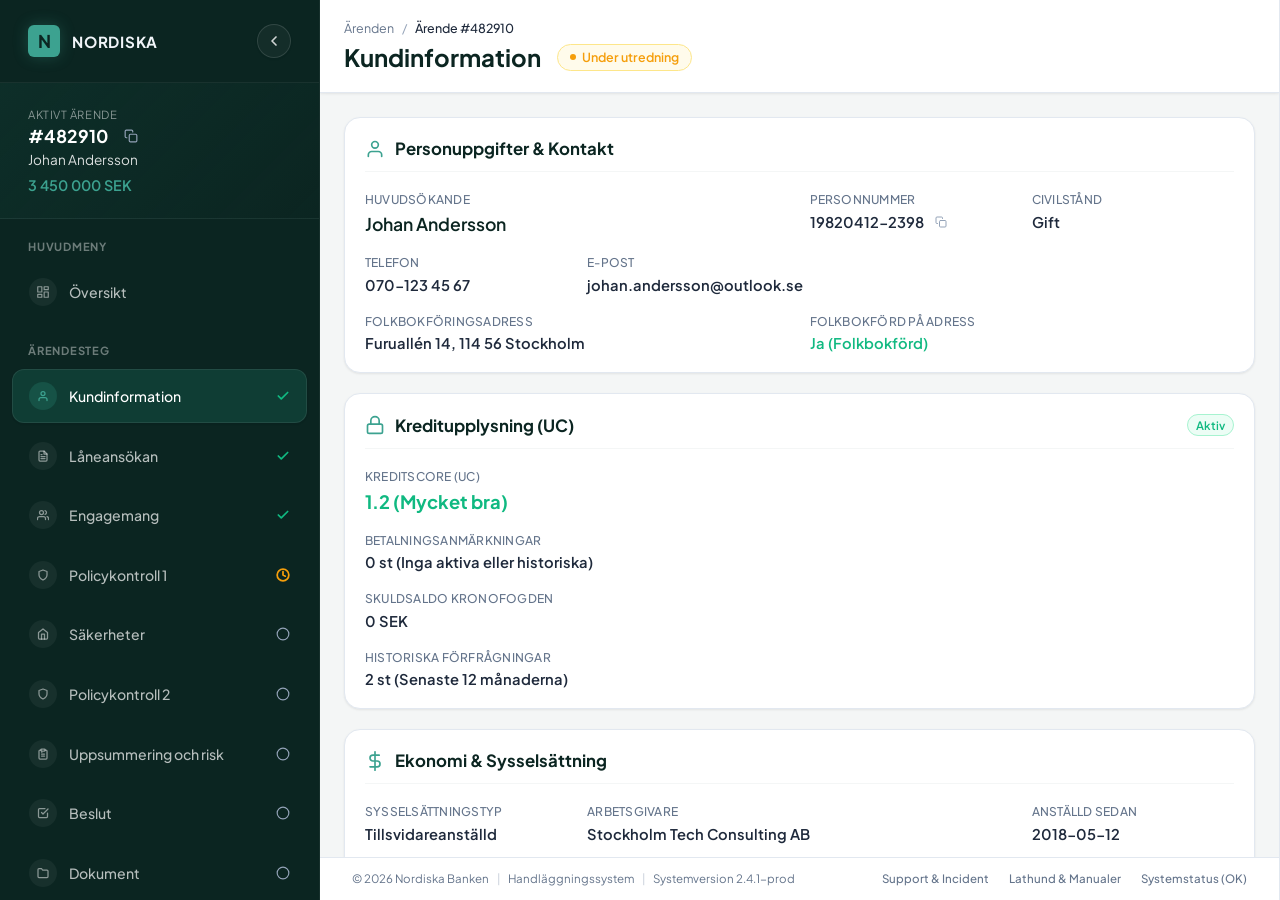
==== kundinformation.html @ b57136e3 "implement modular sidebar component and update navigation structure" ====
<!DOCTYPE html>
<html lang="sv">

<head>
    <meta charset="UTF-8">
    <meta name="viewport" content="width=device-width, initial-scale=1.0">
    <title>Nordiska Banken - Kundinformation - Ärende #482910</title>
    <!-- Main Stylesheet -->
    <link rel="stylesheet" href="styles.css">
    <script>
        // Suppress sidebar transition on initial load to prevent FOUC
        if (localStorage.getItem('sidebar_collapsed') === 'true') {
            document.documentElement.classList.add('sidebar-preload-collapsed');
        }
    </script>
</head>

<body>
    <div class="app-container">
        <!-- Sidebar placeholder loaded dynamically -->
        <div id="sidebar-placeholder"></div>

        <!-- Main Viewport Area -->
        <main class="main-viewport">
            <!-- Sticky Case Header placeholder loaded dynamically -->
            <div id="header-placeholder" data-title="Kundinformation" data-breadcrumb="Ärende #482910" data-status-text="Under utredning" data-status-class="under-review"></div>

            <!-- Scrollable Dashboard Grid -->
            <div class="dashboard-grid">
                
                <!-- PERSONAL DETAILS & CONTACT (col-8) -->
                <div class="dashboard-card col-8">
                    <div class="card-header">
                        <div class="card-title">
                            <svg xmlns="http://www.w3.org/2000/svg" viewBox="0 0 24 24" fill="none" stroke="currentColor" stroke-width="2" stroke-linecap="round" stroke-linejoin="round"><path d="M20 21v-2a4 4 0 0 0-4-4H8a4 4 0 0 0-4 4v2"></path><circle cx="12" cy="7" r="4"></circle></svg>
                            Personuppgifter &amp; Kontakt
                        </div>
                    </div>
                    <div class="customer-detail-list">
                        <div class="detail-item" style="grid-column: span 2;">
                            <span class="detail-label">Huvudsökande</span>
                            <span class="detail-value" style="font-size: 1.1rem; color: var(--primary-dark);">Johan Andersson</span>
                        </div>
                        <div class="detail-item">
                            <span class="detail-label">Personnummer</span>
                            <span class="detail-value">
                                19820412-2398
                                <button class="copy-btn" id="btn-copy-ssn" title="Kopiera personnummer">
                                    <svg xmlns="http://www.w3.org/2000/svg" width="12" height="12" viewBox="0 0 24 24" fill="none" stroke="currentColor" stroke-width="2" stroke-linecap="round" stroke-linejoin="round"><rect x="9" y="9" width="13" height="13" rx="2" ry="2"></rect><path d="M5 15H4a2 2 0 0 1-2-2V4a2 2 0 0 1 2-2h9a2 2 0 0 1 2 2v1"></path></svg>
                                </button>
                            </span>
                        </div>
                        <div class="detail-item">
                            <span class="detail-label">Civilstånd</span>
                            <span class="detail-value">Gift</span>
                        </div>
                        <div class="detail-item">
                            <span class="detail-label">Telefon</span>
                            <span class="detail-value">070-123 45 67</span>
                        </div>
                        <div class="detail-item" style="grid-column: span 2;">
                            <span class="detail-label">E-post</span>
                            <span class="detail-value">johan.andersson@outlook.se</span>
                        </div>
                        <div class="detail-item" style="grid-column: span 2;">
                            <span class="detail-label">Folkbokföringsadress</span>
                            <span class="detail-value">Furuallén 14, 114 56 Stockholm</span>
                        </div>
                        <div class="detail-item">
                            <span class="detail-label">Folkbokförd på adress</span>
                            <span class="detail-value" style="color: var(--success);">Ja (Folkbokförd)</span>
                        </div>
                    </div>
                </div>

                <!-- CREDIT HISTORY (UC) (col-4) -->
                <div class="dashboard-card col-4">
                    <div class="card-header">
                        <div class="card-title">
                            <svg xmlns="http://www.w3.org/2000/svg" viewBox="0 0 24 24" fill="none" stroke="currentColor" stroke-width="2" stroke-linecap="round" stroke-linejoin="round"><rect x="3" y="11" width="18" height="11" rx="2" ry="2"></rect><path d="M7 11V7a5 5 0 0 1 10 0v4"></path></svg>
                            Kreditupplysning (UC)
                        </div>
                        <span style="font-size: 0.72rem; padding: 0.15rem 0.5rem; background-color: var(--success-light); color: var(--success); border: 1px solid var(--success-border); border-radius: 20px; font-weight: 600;">Aktiv</span>
                    </div>
                    <div class="customer-detail-list" style="grid-template-columns: 1fr;">
                        <div class="detail-item">
                            <span class="detail-label">Kreditscore (UC)</span>
                            <span class="detail-value" style="font-size: 1.15rem; color: var(--success); font-weight: 700;">1.2 (Mycket bra)</span>
                        </div>
                        <div class="detail-item">
                            <span class="detail-label">Betalningsanmärkningar</span>
                            <span class="detail-value">0 st (Inga aktiva eller historiska)</span>
                        </div>
                        <div class="detail-item">
                            <span class="detail-label">Skuldsaldo Kronofogden</span>
                            <span class="detail-value">0 SEK</span>
                        </div>
                        <div class="detail-item">
                            <span class="detail-label">Historiska förfrågningar</span>
                            <span class="detail-value">2 st (Senaste 12 månaderna)</span>
                        </div>
                    </div>
                </div>

                <!-- ECONOMY & EMPLOYMENT (col-12) -->
                <div class="dashboard-card col-12">
                    <div class="card-header">
                        <div class="card-title">
                            <svg xmlns="http://www.w3.org/2000/svg" viewBox="0 0 24 24" fill="none" stroke="currentColor" stroke-width="2" stroke-linecap="round" stroke-linejoin="round"><line x1="12" y1="1" x2="12" y2="23"></line><path d="M17 5H9.5a3.5 3.5 0 0 0 0 7h5a3.5 3.5 0 0 1 0 7H6"></path></svg>
                            Ekonomi &amp; Sysselsättning
                        </div>
                    </div>
                    <div class="customer-detail-list">
                        <div class="detail-item">
                            <span class="detail-label">Sysselsättningstyp</span>
                            <span class="detail-value">Tillsvidareanställd</span>
                        </div>
                        <div class="detail-item" style="grid-column: span 2;">
                            <span class="detail-label">Arbetsgivare</span>
                            <span class="detail-value">Stockholm Tech Consulting AB</span>
                        </div>
                        <div class="detail-item">
                            <span class="detail-label">Anställd sedan</span>
                            <span class="detail-value">2018-05-12</span>
                        </div>
                        <div class="detail-item">
                            <span class="detail-label">Årsinkomst (Deklarerad)</span>
                            <span class="detail-value highlight" style="font-size: 1.1rem; font-weight: 700;">580 000 SEK</span>
                        </div>
                        <div class="detail-item">
                            <span class="detail-label">Månadsinkomst (Brutto)</span>
                            <span class="detail-value">48 333 SEK</span>
                        </div>
                        <div class="detail-item">
                            <span class="detail-label">Andra inkomster</span>
                            <span class="detail-value">0 SEK</span>
                        </div>
                        <div class="detail-item" style="grid-column: span 2;">
                            <span class="detail-label">Befintliga lån &amp; Krediter</span>
                            <span class="detail-value" style="font-weight: 500;">
                                <ul style="margin-left: 1rem; padding-left: 0; font-size: 0.88rem; display: flex; flex-direction: column; gap: 0.25rem;">
                                    <li>Kreditkort (Nordea): 10 000 SEK beviljat (0 SEK utnyttjat)</li>
                                    <li>Privatlån: Inga aktiva privatlån</li>
                                </ul>
                            </span>
                        </div>
                    </div>
                </div>

            </div>

            <!-- Application Footer placeholder loaded dynamically -->
            <div id="footer-placeholder"></div>
        </main>
        
    </div>

    <!-- Script Entrypoint -->
    <script src="components.js"></script>
    <script src="app.js"></script>
</body>

</html>
---- styles.css ----
@import url('https://fonts.googleapis.com/css2?family=Plus+Jakarta+Sans:wght@300;400;500;600;700&display=swap');

/* ==========================================================================
   1. CORE & VARIABLES
   ========================================================================== */
/* CSS Reset and Core Setup */
*, *::before, *::after {
    box-sizing: border-box;
    margin: 0;
    padding: 0;
}

:root {
    /* Color Palette - Premium Nordic Pine & Slate */
    --primary-dark: #0b2521;
    --primary: #0f3d34;
    --primary-light: #165246;
    --primary-highlight: #3ca290;
    
    --bg-main: #f4f6f6;
    --bg-card: #ffffff;
    --bg-hover: #f8fafc;
    
    --text-main: #1e293b;
    --text-muted: #64748b;
    --text-light: #94a3b8;
    --text-white: #ffffff;
    
    --border-color: #e2e8f0;
    --border-focus: #3ca290;
    
    /* Status Colors */
    --success: #10b981;
    --success-light: #ecfdf5;
    --success-border: #a7f3d0;
    
    --warning: #f59e0b;
    --warning-light: #fffbeb;
    --warning-border: #fde68a;
    
    --danger: #ef4444;
    --danger-light: #fef2f2;
    --danger-border: #fecaca;
    
    --neutral-gray: #e2e8f0;
    
    /* Layout & Spacing */
    --font-family: 'Plus Jakarta Sans', -apple-system, BlinkMacSystemFont, "Segoe UI", Roboto, sans-serif;
    --radius-sm: 6px;
    --radius-md: 12px;
    --radius-lg: 16px;
    --transition-smooth: all 0.25s cubic-bezier(0.4, 0, 0.2, 1);
    --shadow-sm: 0 1px 3px rgba(0, 0, 0, 0.05), 0 1px 2px rgba(0, 0, 0, 0.03);
    --shadow-md: 0 4px 6px -1px rgba(15, 37, 33, 0.05), 0 2px 4px -2px rgba(15, 37, 33, 0.05);
    --shadow-lg: 0 10px 15px -3px rgba(15, 37, 33, 0.08), 0 4px 6px -4px rgba(15, 37, 33, 0.08);
}

body {
    font-family: var(--font-family);
    background-color: var(--neutral-gray); /* Slate background for the empty letterbox margins */
    color: var(--text-main);
    height: 100vh;
    overflow: hidden;
    -webkit-font-smoothing: antialiased;
}

/* ==========================================================================
   2. LAYOUT & STRUCTURE
   ========================================================================== */
/* App Layout */
.app-container {
    display: flex;
    width: 100%;
    max-width: 1440px; /* Restricts the entire application (sidebar + content area) to 1440px */
    margin: 0 auto; /* Centers the whole app container horizontally */
    height: 100vh;
    overflow: hidden;
    background-color: var(--bg-main);
    box-shadow: 0 0 50px rgba(15, 37, 33, 0.08); /* Premium shadow framing the app */
    border-right: 1px solid var(--border-color);
}

/* ==========================================================================
   3. SIDE MENU (SIDEBAR)
   ========================================================================== */
/* Sidebar Styling */
.sidebar {
    width: 320px; /* Increased from 290px to make it wider */
    background-color: var(--primary-dark);
    color: var(--text-white);
    display: flex;
    flex-direction: column;
    flex-shrink: 0;
    border-right: 1px solid rgba(255, 255, 255, 0.05);
    z-index: 10;
    transition: width 0.3s cubic-bezier(0.4, 0, 0.2, 1);
}

/* Sidebar Logo / Header */
.sidebar-header {
    padding: 1.5rem 1.75rem;
    border-bottom: 1px solid rgba(255, 255, 255, 0.06);
    display: flex;
    align-items: center;
    gap: 0.75rem;
}

.logo-icon {
    width: 32px;
    height: 32px;
    background-color: var(--primary-highlight);
    border-radius: var(--radius-sm);
    display: flex;
    align-items: center;
    justify-content: center;
    color: var(--primary-dark);
    font-weight: 700;
    font-size: 1.1rem;
    box-shadow: 0 0 15px rgba(60, 162, 144, 0.3);
}

.logo-text {
    font-size: 0.95rem;
    font-weight: 700;
    letter-spacing: 0.05em;
    text-transform: uppercase;
    color: #f1f5f9;
}

.logo-sub {
    font-size: 0.75rem;
    color: var(--text-light);
    opacity: 0.7;
    margin-left: auto;
}

/* Active Case Widget in Sidebar */
.sidebar-case-summary {
    padding: 1.5rem 1.75rem;
    border-bottom: 1px solid rgba(255, 255, 255, 0.06);
    background: linear-gradient(135deg, rgba(22, 82, 70, 0.2) 0%, rgba(15, 61, 52, 0) 100%);
}

.sidebar-case-summary .case-label {
    font-size: 0.7rem;
    text-transform: uppercase;
    letter-spacing: 0.05em;
    color: rgba(255, 255, 255, 0.5);
    margin-bottom: 0.25rem;
}

.sidebar-case-summary .case-id {
    font-size: 1.1rem;
    font-weight: 700;
    color: var(--text-white);
    display: flex;
    align-items: center;
    gap: 0.5rem;
}

.sidebar-case-summary .customer-name {
    font-size: 0.85rem;
    color: rgba(255, 255, 255, 0.85);
    margin-top: 0.25rem;
    white-space: nowrap;
    overflow: hidden;
    text-overflow: ellipsis;
}

.sidebar-case-summary .loan-amount {
    font-size: 0.9rem;
    font-weight: 600;
    color: var(--primary-highlight);
    margin-top: 0.5rem;
}

/* Sidebar Menu Navigation */
.sidebar-menu {
    flex: 1;
    overflow: visible;
    padding: 1.25rem 0.75rem;
}

.menu-section-title {
    font-size: 0.7rem;
    font-weight: 700;
    text-transform: uppercase;
    letter-spacing: 0.07em;
    color: rgba(255, 255, 255, 0.4);
    padding: 0 1rem 0.75rem 1rem;
}

.sidebar-list {
    list-style: none;
    display: flex;
    flex-direction: column;
    gap: 0.35rem;
}

.sidebar-link {
    display: flex;
    align-items: center;
    padding: 0.75rem 1rem;
    color: rgba(255, 255, 255, 0.7);
    text-decoration: none;
    border-radius: var(--radius-md);
    font-size: 0.88rem;
    font-weight: 500;
    transition: var(--transition-smooth);
    border: 1px solid transparent;
}

.sidebar-link:hover {
    color: var(--text-white);
    background-color: rgba(255, 255, 255, 0.04);
}

.sidebar-link.active {
    background-color: var(--primary);
    color: var(--text-white);
    border: 1px solid rgba(255, 255, 255, 0.08);
    box-shadow: var(--shadow-sm);
}

.sidebar-link.active .step-icon-wrapper {
    background-color: var(--primary-light);
    color: var(--primary-highlight);
}

/* Step Status Indicators */
.step-status-icon {
    margin-left: auto;
    display: flex;
    align-items: center;
    justify-content: center;
}

.step-status-badge {
    font-size: 0.65rem;
    padding: 0.15rem 0.4rem;
    border-radius: 20px;
    font-weight: 600;
    text-transform: uppercase;
}

.step-icon-wrapper {
    width: 28px; /* Increased from 24px */
    height: 28px; /* Increased from 24px */
    border-radius: 50%;
    background-color: rgba(255, 255, 255, 0.05);
    display: flex;
    align-items: center;
    justify-content: center;
    margin-right: 0.75rem;
    font-size: 0.8rem; /* Slightly larger text */
    color: rgba(255, 255, 255, 0.5);
    transition: var(--transition-smooth);
    flex-shrink: 0;
}

/* Sidebar Footer / User section */
.sidebar-footer {
    padding: 1.25rem 1.75rem;
    border-top: 1px solid rgba(255, 255, 255, 0.06);
    display: flex;
    align-items: center;
    gap: 0.75rem;
}

.user-avatar {
    width: 36px;
    height: 36px;
    border-radius: 50%;
    background-color: var(--primary-light);
    border: 2px solid var(--primary-highlight);
    display: flex;
    align-items: center;
    justify-content: center;
    font-weight: 600;
    color: var(--text-white);
    font-size: 0.85rem;
}

.user-info {
    display: flex;
    flex-direction: column;
}

.user-name {
    font-size: 0.85rem;
    font-weight: 600;
    color: var(--text-white);
}

.user-role {
    font-size: 0.7rem;
    color: var(--text-light);
    opacity: 0.6;
}

/* Main Content Area Styling */
.main-viewport {
    flex: 1;
    display: flex;
    flex-direction: column;
    overflow: hidden;
    background-color: var(--bg-main);
    height: 100%;
}

/* ==========================================================================
   4. TOP HEADER
   ========================================================================== */
/* Top Header Bar */
.case-top-header {
    background-color: var(--bg-card);
    padding: 1.25rem 2.5rem;
    border-bottom: 1px solid var(--border-color);
    display: flex;
    justify-content: space-between;
    align-items: center;
    position: sticky;
    top: 0;
    z-index: 5;
    box-shadow: var(--shadow-sm);
}

.header-left {
    display: flex;
    flex-direction: column;
    gap: 0.25rem;
}

.breadcrumbs {
    display: flex;
    align-items: center;
    gap: 0.5rem;
    font-size: 0.78rem;
    color: var(--text-muted);
}

.breadcrumbs a {
    color: var(--text-muted);
    text-decoration: none;
    transition: var(--transition-smooth);
}

.breadcrumbs a:hover {
    color: var(--primary);
}

.breadcrumbs .separator {
    color: var(--text-light);
}

.breadcrumbs .current {
    color: var(--text-main);
    font-weight: 500;
}

.case-title-row {
    display: flex;
    align-items: center;
    gap: 1rem;
    margin-top: 0.15rem;
}

.case-title-row h1 {
    font-size: 1.5rem;
    font-weight: 700;
    color: var(--primary-dark);
}

/* Status Badges */
.status-pill {
    padding: 0.3rem 0.75rem;
    border-radius: 20px;
    font-size: 0.78rem;
    font-weight: 600;
    display: inline-flex;
    align-items: center;
    gap: 0.4rem;
}

.status-pill.under-review {
    background-color: var(--warning-light);
    color: var(--warning);
    border: 1px solid var(--warning-border);
}

.status-pill.completed {
    background-color: var(--success-light);
    color: var(--success);
    border: 1px solid var(--success-border);
}

.status-pill.rejected {
    background-color: var(--danger-light);
    color: var(--danger);
    border: 1px solid var(--danger-border);
}

.status-indicator-dot {
    width: 6px;
    height: 6px;
    border-radius: 50%;
    background-color: currentColor;
}

.status-pill.under-review .status-indicator-dot {
    animation: pulse-ring 1.5s infinite;
}

@keyframes pulse-ring {
    0% { transform: scale(0.95); opacity: 0.5; }
    50% { transform: scale(1.2); opacity: 1; }
    100% { transform: scale(0.95); opacity: 0.5; }
}

/* Action Buttons Header */
.header-actions {
    display: flex;
    align-items: center;
    gap: 0.75rem;
}

.btn {
    display: inline-flex;
    align-items: center;
    justify-content: center;
    gap: 0.5rem;
    padding: 0.6rem 1.1rem;
    border-radius: var(--radius-md);
    font-size: 0.85rem;
    font-weight: 600;
    cursor: pointer;
    transition: var(--transition-smooth);
    border: 1px solid transparent;
    outline: none;
}

.btn-secondary {
    background-color: var(--bg-card);
    border-color: var(--border-color);
    color: var(--text-main);
}

.btn-secondary:hover {
    background-color: var(--bg-hover);
    border-color: var(--text-light);
}

.btn-primary {
    background-color: var(--primary);
    color: var(--text-white);
}

.btn-primary:hover {
    background-color: var(--primary-light);
    box-shadow: 0 4px 10px rgba(22, 82, 70, 0.2);
}

.btn-danger {
    background-color: var(--danger-light);
    color: var(--danger);
    border-color: var(--danger-border);
}

.btn-danger:hover {
    background-color: var(--danger);
    color: var(--text-white);
    border-color: var(--danger);
}

/* ==========================================================================
   5. DASHBOARD GRID & CARDS
   ========================================================================== */
/* Main Case Dashboard Content */
.dashboard-grid {
    padding: 1.25rem 2rem;
    display: grid;
    grid-template-columns: repeat(12, 1fr);
    grid-template-rows: auto 1fr 1fr;
    gap: 1.25rem;
    max-width: 1440px;
    margin: 0 auto;
    width: 100%;
    flex: 1;
    min-height: 0;
    box-sizing: border-box;
}

/* Card Styling */
.dashboard-card {
    background-color: var(--bg-card);
    border-radius: var(--radius-lg);
    border: 1px solid var(--border-color);
    box-shadow: var(--shadow-sm);
    padding: 1.25rem;
    display: flex;
    flex-direction: column;
    min-height: 0;
    overflow: hidden;
    transition: var(--transition-smooth);
}

.dashboard-card:hover {
    box-shadow: var(--shadow-md);
    transform: translateY(-2px);
}

.card-header {
    display: flex;
    justify-content: space-between;
    align-items: center;
    margin-bottom: 1.25rem;
    border-bottom: 1px solid var(--bg-main);
    padding-bottom: 0.75rem;
}

.card-title {
    font-size: 1.05rem;
    font-weight: 700;
    color: var(--primary-dark);
    display: flex;
    align-items: center;
    gap: 0.6rem;
}

.card-title svg {
    color: var(--primary-highlight);
    width: 20px;
    height: 20px;
}

/* Width allocations */
.col-4 { grid-column: span 4; }
.col-5 { grid-column: span 5; }
.col-6 { grid-column: span 6; }
.col-7 { grid-column: span 7; }
.col-8 { grid-column: span 8; }
.col-12 { grid-column: span 12; }

.loan-summary-grid {
    display: grid;
    grid-template-columns: 1fr 1.2fr;
    gap: 2rem;
}

.flow-stepper-wrapper {
    width: 100%;
    overflow-x: auto;
    scrollbar-width: thin;
    scrollbar-color: var(--primary-highlight) transparent;
}

.flow-stepper-wrapper::-webkit-scrollbar {
    height: 6px;
}

.flow-stepper-wrapper::-webkit-scrollbar-track {
    background: transparent;
}

.flow-stepper-wrapper::-webkit-scrollbar-thumb {
    background-color: var(--border-color);
    border-radius: 3px;
}

/* ==========================================================================
   8. RESPONSIVE MEDIA QUERIES
   ========================================================================== */
/* Responsive Styles */
@media (max-width: 1300px) {
    .main-viewport {
        overflow-y: auto;
        height: auto;
    }
    
    .dashboard-grid {
        height: auto;
        grid-template-rows: auto;
        overflow: visible;
        padding: 1.5rem;
        gap: 1.25rem;
    }
    
    .dashboard-card {
        height: auto;
        min-height: auto;
        overflow: visible;
    }
    
    .customer-detail-list,
    .loan-summary-grid,
    .loan-metrics,
    .policy-list,
    .collateral-card-content,
    .collateral-list-wrapper,
    .activity-timeline-notes-wrapper,
    .activity-timeline {
        overflow-y: visible;
        max-height: none;
        height: auto;
    }

    /* Stack all dashboard cards vertically to prevent content spilling */
    .col-4, .col-5, .col-6, .col-7, .col-8, .col-12 {
        grid-column: span 12;
    }
    
    .dashboard-card:last-child {
        grid-column: span 12;
    }
    
    /* Adjust spacing */
    .case-top-header {
        padding: 1.25rem 1.5rem;
    }
    
    /* Stepper Scrollability */
    .flow-stepper {
        min-width: 820px;
    }
}

@media (max-width: 1024px) {
    /* Stack the loan summary grid vertically to prevent details and metrics from being squished */
    .loan-summary-grid {
        grid-template-columns: 1fr;
        gap: 1.75rem;
    }
}

@media (max-width: 800px) {
    /* Stack the customer details lists to single column */
    .customer-detail-list {
        grid-template-columns: 1fr;
        gap: 1rem;
    }
    
    /* Override inline styles spanning columns */
    .detail-item[style*="grid-column: span 2"] {
        grid-column: span 1 !important;
    }
    
    /* Grid spacing reduction */
    .dashboard-grid {
        padding: 1.25rem 1rem;
        gap: 1.25rem;
    }
}

/* ==========================================================================
   6. COMPONENTS & WIDGETS
   ========================================================================== */
/* Customer Summary Widget */
.customer-detail-list {
    display: grid;
    grid-template-columns: repeat(auto-fit, minmax(160px, 1fr));
    gap: 1.25rem;
}

.detail-item {
    display: flex;
    flex-direction: column;
    gap: 0.35rem;
}

.detail-label {
    font-size: 0.75rem;
    font-weight: 500;
    color: var(--text-muted);
    text-transform: uppercase;
    letter-spacing: 0.02em;
}

.detail-value {
    font-size: 0.92rem;
    font-weight: 600;
    color: var(--text-main);
}

.detail-value.highlight {
    color: var(--primary-light);
}

.copy-btn {
    background: none;
    border: none;
    cursor: pointer;
    color: var(--text-light);
    margin-left: 0.5rem;
    transition: var(--transition-smooth);
    display: inline-flex;
    align-items: center;
}

.copy-btn:hover {
    color: var(--primary-highlight);
}

/* Financial Gauges / Loan Details styling */
.loan-metrics {
    display: flex;
    flex-direction: column;
    gap: 1.25rem;
    margin-top: auto;
}

.metric-bar-group {
    display: flex;
    flex-direction: column;
    gap: 0.45rem;
}

.metric-header {
    display: flex;
    justify-content: space-between;
    font-size: 0.82rem;
    font-weight: 600;
}

.metric-bar-container {
    height: 8px;
    background-color: var(--neutral-gray);
    border-radius: 4px;
    overflow: hidden;
    position: relative;
}

.metric-bar-fill {
    height: 100%;
    border-radius: 4px;
    background: linear-gradient(90deg, var(--primary-light) 0%, var(--primary-highlight) 100%);
    transition: width 1s cubic-bezier(0.4, 0, 0.2, 1);
}

.metric-bar-fill.warning {
    background: linear-gradient(90deg, var(--warning) 0%, #fbbf24 100%);
}

.metric-bar-fill.danger {
    background: linear-gradient(90deg, var(--danger) 0%, #f87171 100%);
}

.metric-marker {
    position: absolute;
    top: 0;
    bottom: 0;
    width: 2px;
    background-color: var(--danger);
    z-index: 2;
}

.metric-marker-label {
    font-size: 0.65rem;
    color: var(--danger);
    font-weight: 600;
}

/* Policy Status Widget */
.policy-list {
    display: flex;
    flex-direction: column;
    gap: 0.75rem;
    overflow-y: auto;
    flex: 1;
    min-height: 0;
    padding-right: 4px;
}

.policy-item {
    display: flex;
    align-items: center;
    padding: 0.75rem 1rem;
    background-color: var(--bg-hover);
    border-radius: var(--radius-md);
    border-left: 4px solid var(--neutral-gray);
}

.policy-item.passed {
    border-left-color: var(--success);
}

.policy-item.warning {
    border-left-color: var(--warning);
}

.policy-item.failed {
    border-left-color: var(--danger);
}

.policy-name {
    font-size: 0.85rem;
    font-weight: 600;
    color: var(--text-main);
}

.policy-meta {
    font-size: 0.75rem;
    color: var(--text-muted);
    margin-top: 0.15rem;
}

.policy-status {
    margin-left: auto;
    display: flex;
    align-items: center;
    gap: 0.35rem;
    font-size: 0.78rem;
    font-weight: 700;
}

.policy-status.passed { color: var(--success); }
.policy-status.warning { color: var(--warning); }
.policy-status.failed { color: var(--danger); }

/* Step Workflow Overview Card (Horizontal track/visual stepper) */
.flow-stepper {
    display: flex;
    justify-content: space-between;
    align-items: flex-start;
    padding: 1.5rem 0.5rem 0.5rem 0.5rem;
    position: relative;
}

.flow-stepper::before {
    content: '';
    position: absolute;
    top: 35px;
    left: 40px;
    right: 40px;
    height: 4px;
    background-color: var(--neutral-gray);
    z-index: 1;
}

.flow-step-node {
    display: flex;
    flex-direction: column;
    align-items: center;
    text-align: center;
    position: relative;
    z-index: 2;
    width: 90px;
}

.flow-step-bubble {
    width: 44px;
    height: 44px;
    border-radius: 50%;
    background-color: var(--bg-card);
    border: 3px solid var(--neutral-gray);
    display: flex;
    align-items: center;
    justify-content: center;
    font-weight: 700;
    font-size: 0.95rem;
    color: var(--text-muted);
    transition: var(--transition-smooth);
    box-shadow: var(--shadow-sm);
}

.flow-step-node.completed .flow-step-bubble {
    border-color: var(--success);
    background-color: var(--success-light);
    color: var(--success);
}

.flow-step-node.active .flow-step-bubble {
    border-color: var(--primary-highlight);
    background-color: var(--primary-dark);
    color: var(--text-white);
    box-shadow: 0 0 12px rgba(60, 162, 144, 0.4);
    transform: scale(1.1);
}

.flow-step-node.in-progress .flow-step-bubble {
    border-color: var(--warning);
    background-color: var(--warning-light);
    color: var(--warning);
}

.flow-step-label {
    margin-top: 0.75rem;
    font-size: 0.75rem;
    font-weight: 600;
    color: var(--text-main);
    max-width: 100%;
    word-wrap: break-word;
}

.flow-step-node.active .flow-step-label {
    color: var(--primary);
    font-weight: 700;
}

.flow-step-status-text {
    font-size: 0.65rem;
    margin-top: 0.15rem;
    color: var(--text-muted);
    font-weight: 500;
    text-transform: uppercase;
}

.flow-step-node.completed .flow-step-status-text {
    color: var(--success);
}

.flow-step-node.in-progress .flow-step-status-text {
    color: var(--warning);
}

/* Timeline/Activity Log widget */
.activity-timeline {
    display: flex;
    flex-direction: column;
    gap: 1.25rem;
    position: relative;
    padding-left: 1rem;
    margin-top: 0.5rem;
    overflow-y: auto;
    flex: 1;
    min-height: 0;
    padding-right: 4px;
}

.activity-timeline::before {
    content: '';
    position: absolute;
    left: 15px;
    top: 5px;
    bottom: 5px;
    width: 2px;
    background-color: var(--border-color);
}

.timeline-item {
    display: flex;
    gap: 1rem;
    position: relative;
}

.timeline-marker {
    width: 12px;
    height: 12px;
    border-radius: 50%;
    background-color: var(--neutral-gray);
    border: 2px solid var(--bg-card);
    position: absolute;
    left: -10px;
    top: 4px;
    z-index: 2;
}

.timeline-item.active .timeline-marker {
    background-color: var(--primary-highlight);
    box-shadow: 0 0 0 3px rgba(60, 162, 144, 0.25);
}

.timeline-content {
    flex: 1;
    padding-bottom: 0.25rem;
}

.timeline-header-row {
    display: flex;
    justify-content: space-between;
    align-items: baseline;
}

.timeline-title {
    font-size: 0.85rem;
    font-weight: 600;
    color: var(--text-main);
}

.timeline-time {
    font-size: 0.72rem;
    color: var(--text-light);
}

.timeline-description {
    font-size: 0.78rem;
    color: var(--text-muted);
    margin-top: 0.15rem;
}

/* Quick Notes Box */
.quick-notes-textarea {
    width: 100%;
    height: 60px;
    border: 1px solid var(--border-color);
    border-radius: var(--radius-md);
    padding: 0.75rem;
    font-family: var(--font-family);
    font-size: 0.82rem;
    resize: none;
    color: var(--text-main);
    transition: var(--transition-smooth);
}

.quick-notes-textarea:focus {
    border-color: var(--border-focus);
    outline: none;
    box-shadow: 0 0 0 3px rgba(60, 162, 144, 0.15);
}

.quick-notes-save-bar {
    display: flex;
    justify-content: space-between;
    align-items: center;
    margin-top: 0.5rem;
}

.notes-status-text {
    font-size: 0.72rem;
    color: var(--text-muted);
}

/* Collateral Grid specific layout */
.collateral-item {
    display: flex;
    justify-content: space-between;
    align-items: center;
    padding: 0.75rem 0;
    border-bottom: 1px solid var(--border-color);
}

.collateral-item:last-child {
    border-bottom: none;
}

.collateral-left {
    display: flex;
    flex-direction: column;
    gap: 0.15rem;
}

.collateral-title {
    font-size: 0.88rem;
    font-weight: 600;
    color: var(--text-main);
}

.collateral-desc {
    font-size: 0.75rem;
    color: var(--text-muted);
}

.collateral-right {
    text-align: right;
    display: flex;
    flex-direction: column;
    gap: 0.15rem;
}

.collateral-value {
    font-size: 0.88rem;
    font-weight: 700;
    color: var(--primary);
}

.collateral-status {
    font-size: 0.72rem;
    font-weight: 600;
    color: var(--success);
}

/* ==========================================================================
   3.1 SIDE MENU (COLLAPSE STYLES)
   ========================================================================== */
/* Sidebar Collapse and Minimize Toggle Styles */
.logo-text-wrapper {
    display: flex;
    flex-direction: column;
    flex-grow: 1;
    min-width: 0;
    transition: opacity 0.2s ease;
}

.sidebar-toggle-btn {
    background-color: rgba(255, 255, 255, 0.04);
    border: 1px solid rgba(255, 255, 255, 0.12);
    color: rgba(255, 255, 255, 0.8);
    cursor: pointer;
    padding: 8px;
    border-radius: 50%;
    display: flex;
    align-items: center;
    justify-content: center;
    transition: var(--transition-smooth);
    box-shadow: var(--shadow-sm);
}

.sidebar-toggle-btn:hover {
    color: var(--text-white);
    background-color: var(--primary-highlight);
    border-color: var(--primary-highlight);
    box-shadow: 0 0 12px rgba(60, 162, 144, 0.4);
}

.sidebar-toggle-btn svg {
    transition: transform 0.3s cubic-bezier(0.4, 0, 0.2, 1);
}

/* Suppress transitions on initial page load to prevent FOUC when sidebar is collapsed */
html.sidebar-preload-collapsed .sidebar,
html.sidebar-preload-collapsed .sidebar * {
    transition: none;
}

html.sidebar-preload-collapsed .sidebar {
    width: 100px;
    overflow: hidden;
}

/* Collapsed state styles for .sidebar */
.sidebar.collapsed {
    width: 100px; /* Increased from 80px */
}

.sidebar.collapsed .sidebar-toggle-btn svg {
    transform: rotate(180deg);
}

.sidebar.collapsed .sidebar-header {
    padding: 1.25rem 0.5rem;
    justify-content: center;
    flex-direction: column;
    gap: 0.75rem;
}

.sidebar.collapsed .logo-text-wrapper {
    display: none;
}

.sidebar.collapsed .sidebar-case-summary {
    padding: 1rem 0.5rem;
    text-align: center;
}

.sidebar.collapsed .sidebar-case-summary .case-label,
.sidebar.collapsed .sidebar-case-summary .customer-name,
.sidebar.collapsed .sidebar-case-summary .loan-amount,
.sidebar.collapsed .sidebar-case-summary #btn-copy-case-id {
    display: none;
}

.sidebar.collapsed .sidebar-case-summary .case-id {
    justify-content: center;
    font-size: 0.85rem;
}

.sidebar.collapsed .menu-section-title {
    display: none;
}

.sidebar.collapsed .sidebar-menu {
    padding: 1rem 0.35rem;
    overflow: visible;
}

.sidebar.collapsed .sidebar-link {
    padding: 0.75rem 0;
    justify-content: center;
    font-size: 0; /* Hides link text, allows child font-size override */
    position: relative;
}

.sidebar.collapsed .sidebar-link .step-icon-wrapper {
    margin-right: 0;
}

/* Status Indicator Overlay for Collapsed Sidebar Link */
.sidebar.collapsed .sidebar-link .step-status-icon {
    position: absolute;
    bottom: 6px; /* Shifted up slightly due to 28px circle wrapper */
    right: 28px; /* Adjusted coordinate for centered 28px icon inside 100px sidebar */
    background-color: var(--primary-dark);
    border-radius: 50%;
    width: 14px;
    height: 14px;
    display: flex;
    align-items: center;
    justify-content: center;
    box-shadow: 0 0 0 2px var(--primary-dark); /* acts as a border mask against background */
    z-index: 2;
}

.sidebar.collapsed .sidebar-link .step-status-icon svg {
    width: 10px;
    height: 10px;
}

.sidebar.collapsed .sidebar-footer {
    padding: 1.25rem 0.5rem;
    justify-content: center;
}

.sidebar.collapsed .sidebar-footer .user-info {
    display: none;
}

/* Tooltips for Collapsed Sidebar Steps on Hover */
.sidebar.collapsed .sidebar-link::after {
    content: attr(data-title);
    position: absolute;
    left: 110px; /* Shifted to match 100px sidebar width + 10px spacing */
    top: 50%;
    transform: translateY(-50%);
    background-color: var(--primary-dark);
    color: var(--text-white);
    padding: 0.5rem 0.75rem;
    border-radius: var(--radius-md);
    font-size: 0.82rem; /* Forces visible text sizing */
    font-weight: 600;
    white-space: nowrap;
    box-shadow: var(--shadow-lg);
    border: 1px solid rgba(255, 255, 255, 0.08);
    pointer-events: none;
    opacity: 0;
    display: block;
    transition: opacity 0.2s ease, transform 0.2s ease;
    z-index: 100;
}

.sidebar.collapsed .sidebar-link::before {
    content: '';
    position: absolute;
    left: 104px; /* Shifted to match 100px sidebar + arrow alignment offset */
    top: 50%;
    transform: translateY(-50%);
    border-width: 6px 6px 6px 0;
    border-style: solid;
    border-color: transparent var(--primary-dark) transparent transparent;
    pointer-events: none;
    opacity: 0;
    display: block;
    transition: opacity 0.2s ease, transform 0.2s ease;
    z-index: 100;
}

.sidebar.collapsed .sidebar-link:hover::after,
.sidebar.collapsed .sidebar-link:hover::before {
    opacity: 1;
}

/* --- Dashboard Scroll Constraints & Premium Scrollbar Customizations --- */

.policy-list::-webkit-scrollbar,
.activity-timeline::-webkit-scrollbar,
.collateral-list-wrapper::-webkit-scrollbar {
    width: 5px;
}
.policy-list::-webkit-scrollbar-track,
.activity-timeline::-webkit-scrollbar-track,
.collateral-list-wrapper::-webkit-scrollbar-track {
    background: transparent;
}
.policy-list::-webkit-scrollbar-thumb,
.activity-timeline::-webkit-scrollbar-thumb,
.collateral-list-wrapper::-webkit-scrollbar-thumb {
    background: var(--border-color);
    border-radius: 10px;
}
.policy-list::-webkit-scrollbar-thumb:hover,
.activity-timeline::-webkit-scrollbar-thumb:hover,
.collateral-list-wrapper::-webkit-scrollbar-thumb:hover {
    background: var(--text-light);
}

/* Collateral Layout Helpers */
.collateral-card-content {
    display: flex;
    flex-direction: column;
    height: 100%;
    justify-content: space-between;
    min-height: 0;
}

.collateral-list-wrapper {
    overflow-y: auto;
    flex: 1;
    min-height: 0;
    margin-bottom: 0.75rem;
    padding-right: 4px;
}

/* Activity and Notes Layout Helpers */
.activity-timeline-notes-wrapper {
    display: flex;
    flex-direction: column;
    gap: 1rem;
    flex: 1;
    min-height: 0;
}

.notes-area-wrapper {
    border-top: 1px solid var(--border-color);
    padding-top: 0.75rem;
    flex-shrink: 0;
}

/* ==========================================================================
   7. APP FOOTER
   ========================================================================== */
/* --- App Footer Styling --- */
.app-footer {
    background-color: var(--bg-card);
    border-top: 1px solid var(--border-color);
    padding: 0.85rem 2rem;
    font-size: 0.72rem;
    color: var(--text-muted);
    flex-shrink: 0;
    width: 100%;
}

.footer-content {
    max-width: 1440px;
    margin: 0 auto;
    width: 100%;
    display: flex;
    justify-content: space-between;
    align-items: center;
    gap: 1rem;
}

.footer-left {
    display: flex;
    align-items: center;
    flex-wrap: wrap;
    gap: 0.5rem;
}

.footer-separator {
    color: var(--text-light);
    opacity: 0.5;
}

.footer-right {
    display: flex;
    align-items: center;
    gap: 1.25rem;
}

.footer-right a {
    color: var(--text-muted);
    text-decoration: none;
    font-weight: 500;
    transition: var(--transition-smooth);
}

.footer-right a:hover {
    color: var(--primary-highlight);
}

/* Responsive Footer adjustments */
@media (max-width: 768px) {
    .footer-content {
        flex-direction: column;
        align-items: center;
        text-align: center;
        gap: 0.75rem;
    }
    
    .footer-left {
        justify-content: center;
    }
    
    .footer-right {
        justify-content: center;
        gap: 1rem;
    }
}

/* ==========================================================================
   3.2 SIDE MENU (ACTION HOVER STATES)
   ========================================================================== */
/* Sidebar Custom Action Hover States */
.sidebar-action-link:hover {
    border-color: rgba(255, 255, 255, 0.1);
}

.sidebar-action-link.action-update:hover {
    background-color: rgba(60, 162, 144, 0.15);
    color: var(--primary-highlight);
    border-color: rgba(60, 162, 144, 0.3);
}
.sidebar-action-link.action-update:hover .step-icon-wrapper {
    color: var(--primary-highlight);
    background-color: rgba(60, 162, 144, 0.2);
}

.sidebar-action-link.action-archive:hover,
.sidebar-action-link.action-unarchive:hover {
    background-color: rgba(255, 255, 255, 0.08);
    color: var(--text-white);
    border-color: rgba(255, 255, 255, 0.15);
}
.sidebar-action-link.action-archive:hover .step-icon-wrapper,
.sidebar-action-link.action-unarchive:hover .step-icon-wrapper {
    color: var(--text-white);
    background-color: rgba(255, 255, 255, 0.15);
}

.sidebar-action-link.action-reject:hover {
    background-color: rgba(239, 68, 68, 0.15);
    color: #f87171;
    border-color: rgba(239, 68, 68, 0.3);
}
.sidebar-action-link.action-reject:hover .step-icon-wrapper {
    color: #f87171;
    background-color: rgba(239, 68, 68, 0.2);
}

/* Collapsed state tooltip styling override for destructive reject action */
.sidebar.collapsed .sidebar-link.action-reject::after {
    background-color: #7f1d1d;
    border-color: rgba(239, 68, 68, 0.2);
}
.sidebar.collapsed .sidebar-link.action-reject::before {
    border-color: transparent #7f1d1d transparent transparent;
}

/* Sidebar Actions Submenu - Flyout Popover Panel Layout */
.dropdown-chevron {
    margin-left: auto;
    display: flex;
    align-items: center;
    transition: transform 0.25s ease;
    transform: rotate(-90deg); /* Point chevron right by default */
}

.sidebar-list > li:hover .dropdown-chevron,
.sidebar-dropdown-toggle.active .dropdown-chevron {
    transform: rotate(90deg); /* Point chevron down when hovered or active */
}

.sidebar-list > li {
    position: relative;
}

.sidebar-submenu {
    position: absolute;
    left: calc(100% + 12px); /* Render exactly outside the right edge of the sidebar item */
    top: 50%;
    transform: translateY(-50%);
    background-color: var(--primary-dark);
    border: 1px solid rgba(255, 255, 255, 0.1);
    border-radius: var(--radius-md);
    box-shadow: var(--shadow-lg);
    padding: 0.5rem;
    display: none; /* hidden by default */
    flex-direction: column;
    gap: 0.35rem;
    width: 220px;
    z-index: 200;
    list-style: none; /* Remove browser default bullet point circles */
    list-style-type: none;
}

/* Arrow indicator pointing from flyout to parent item */
.sidebar-submenu::before {
    content: '';
    position: absolute;
    left: -6px;
    top: 50%;
    transform: translateY(-50%);
    border-width: 6px 6px 6px 0;
    border-style: solid;
    border-color: transparent var(--primary-dark) transparent transparent;
    pointer-events: none;
}

/* Bridge the 12px gap between sidebar link and submenu on hover */
.sidebar-submenu::after {
    content: '';
    position: absolute;
    top: 0;
    bottom: 0;
    left: -15px;
    width: 15px;
    background-color: transparent;
    z-index: -1;
}

/* Show flyout on hover of the parent li */
.sidebar-list > li:hover .sidebar-submenu,
.sidebar-submenu.expanded {
    display: flex;
}

/* Hover style for dropdown toggle link when parent is hovered */
.sidebar-list > li:hover .sidebar-dropdown-toggle {
    color: var(--text-white);
    background-color: rgba(255, 255, 255, 0.04);
}

/* Submenu links inside flyout always display text labels fully */
.sidebar-submenu .sidebar-link {
    font-size: 0.82rem;
    padding: 0.6rem 0.75rem;
    justify-content: flex-start;
}

/* Hover border enhancements for flyout links */
.sidebar-submenu .sidebar-link:hover {
    border-color: rgba(255, 255, 255, 0.12);
}

/* Collapsed sidebar nested submenu styling resets - since it's a flyout, it always shows full labels! */
.sidebar.collapsed .sidebar-submenu {
    padding: 0.5rem;
    gap: 0.35rem;
}

.sidebar.collapsed .sidebar-submenu .sidebar-link {
    padding: 0.6rem 0.75rem;
    justify-content: flex-start;
    font-size: 0.82rem; /* Force text visible in popout even when sidebar is collapsed */
}

/* Disable tooltips (the ::before and ::after circles/rectangles) for action links inside the submenu when sidebar is collapsed */
.sidebar.collapsed .sidebar-submenu .sidebar-link::before,
.sidebar.collapsed .sidebar-submenu .sidebar-link::after {
    display: none;
    content: none;
    opacity: 0;
}

/* Visually separate actions from steps */
.sidebar-list.actions-section {
    border-top: 1px solid rgba(255, 255, 255, 0.08);
    padding-top: 1.25rem;
    margin-top: 1.5rem;
}

/* Make "Åtgärder" parent item stand out */
.sidebar-dropdown-toggle {
    background-color: rgba(255, 255, 255, 0.03);
    border: 1px solid rgba(255, 255, 255, 0.08);
    font-weight: 600;
    color: rgba(255, 255, 255, 0.9);
}

.sidebar-dropdown-toggle:hover {
    background-color: rgba(255, 255, 255, 0.06);
    border-color: rgba(60, 162, 144, 0.3);
}

.sidebar-dropdown-toggle.active {
    background-color: var(--primary-light);
    border-color: var(--primary-highlight);
    box-shadow: var(--shadow-sm);
}

.sidebar-dropdown-toggle .step-icon-wrapper {
    background-color: rgba(255, 255, 255, 0.08);
    color: rgba(255, 255, 255, 0.8);
}

.sidebar-dropdown-toggle.active .step-icon-wrapper {
    background-color: var(--primary-dark);
    color: var(--primary-highlight);
}

/* Remove circular background bubbles from flyout actions icons in all states */
.sidebar-submenu .step-icon-wrapper {
    background-color: transparent;
    background: transparent;
    border-radius: 0;
    border: none;
    box-shadow: none;
    width: 20px;
    height: 20px;
    margin-right: 0.75rem;
    color: rgba(255, 255, 255, 0.6);
}

/* Ensure hover states don't draw circular backgrounds on submenu action icons */
.sidebar-submenu .sidebar-link:hover .step-icon-wrapper,
.sidebar-submenu .sidebar-link.active .step-icon-wrapper,
.sidebar-submenu .sidebar-link:focus .step-icon-wrapper {
    background-color: transparent;
    background: transparent;
    border-radius: 0;
    border: none;
    box-shadow: none;
}
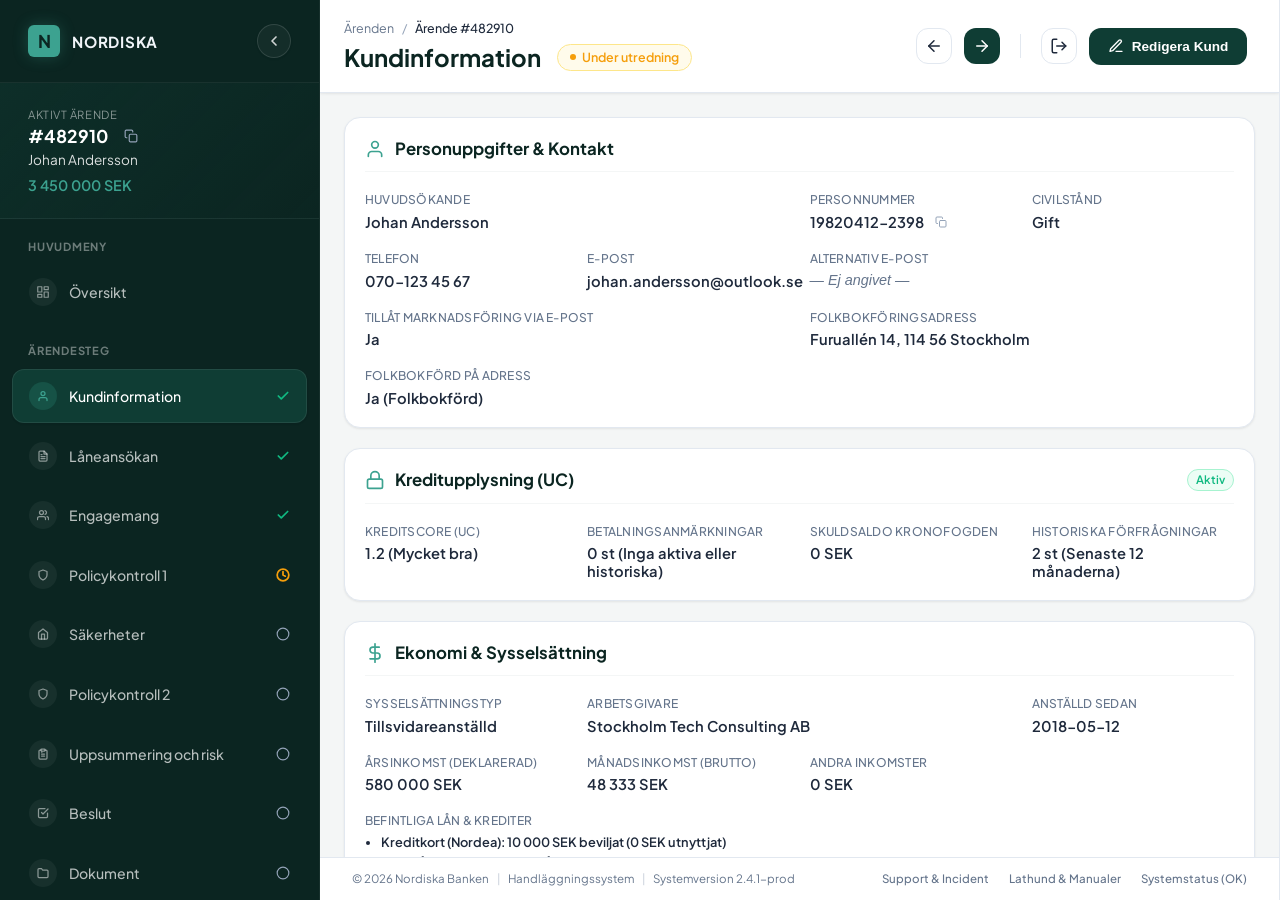
==== commit baadeb39: "add navigation buttons, add edit/readonly modes" ====
--- a/kundinformation.html
+++ b/kundinformation.html
@@ -23,7 +23,12 @@
         <!-- Main Viewport Area -->
         <main class="main-viewport">
             <!-- Sticky Case Header placeholder loaded dynamically -->
-            <div id="header-placeholder" data-title="Kundinformation" data-breadcrumb="Ärende #482910" data-status-text="Under utredning" data-status-class="under-review"></div>
+            <div id="header-placeholder" data-title="Kundinformation" data-breadcrumb="Ärende #482910" data-status-text="Under utredning" data-status-class="under-review">
+                <button class="btn btn-primary btn-primary-dark mr-2" id="btn-toggle-edit">
+                    <svg xmlns="http://www.w3.org/2000/svg" width="16" height="16" viewBox="0 0 24 24" fill="none" stroke="currentColor" stroke-width="2" stroke-linecap="round" stroke-linejoin="round"><path d="M12 20h9"></path><path d="M16.5 3.5a2.12 2.12 0 0 1 3 3L7 19l-4 1 1-4L16.5 3.5z"></path></svg>
+                    <span>Redigera Kund</span>
+                </button>
+            </div>
 
             <!-- Scrollable Dashboard Grid -->
             <div class="dashboard-grid">
@@ -37,9 +42,9 @@
                         </div>
                     </div>
                     <div class="customer-detail-list">
-                        <div class="detail-item" style="grid-column: span 2;">
+                        <div class="detail-item detail-item-wide">
                             <span class="detail-label">Huvudsökande</span>
-                            <span class="detail-value" style="font-size: 1.1rem; color: var(--primary-dark);">Johan Andersson</span>
+                            <span class="detail-value text-xl">Johan Andersson</span>
                         </div>
                         <div class="detail-item">
                             <span class="detail-label">Personnummer</span>
@@ -50,25 +55,59 @@
                                 </button>
                             </span>
                         </div>
-                        <div class="detail-item">
+                        <div class="detail-item" data-field-type="select">
                             <span class="detail-label">Civilstånd</span>
-                            <span class="detail-value">Gift</span>
+                            <span class="detail-value read-only-view">Gift</span>
+                            <div class="edit-view">
+                                <select class="form-select edit-input">
+                                    <option value="Ogift">Ogift</option>
+                                    <option value="Gift" selected>Gift</option>
+                                    <option value="Skild">Skild</option>
+                                    <option value="Änka/Änkling">Änka/Änkling</option>
+                                </select>
+                            </div>
                         </div>
                         <div class="detail-item">
                             <span class="detail-label">Telefon</span>
                             <span class="detail-value">070-123 45 67</span>
                         </div>
-                        <div class="detail-item" style="grid-column: span 2;">
+                        <div class="detail-item">
                             <span class="detail-label">E-post</span>
                             <span class="detail-value">johan.andersson@outlook.se</span>
                         </div>
-                        <div class="detail-item" style="grid-column: span 2;">
+                        <div class="detail-item">
+                            <span class="detail-label">Alternativ E-post</span>
+                            <span class="detail-value empty-state">— Ej angivet —</span>
+                        </div>
+                        <div class="detail-item detail-item-wide" data-field-type="checkbox">
+                            <span class="detail-label">Tillåt marknadsföring via e-post</span>
+                            <span class="detail-value read-only-view">Ja</span>
+                            <div class="edit-view">
+                                <label class="form-check">
+                                    <input type="checkbox" class="form-checkbox edit-input" checked>
+                                    <span class="form-check-label">Kunden godkänner marknadsföring</span>
+                                </label>
+                            </div>
+                        </div>
+                        <div class="detail-item detail-item-wide">
                             <span class="detail-label">Folkbokföringsadress</span>
                             <span class="detail-value">Furuallén 14, 114 56 Stockholm</span>
                         </div>
-                        <div class="detail-item">
+                        <div class="detail-item" data-field-type="radio">
                             <span class="detail-label">Folkbokförd på adress</span>
-                            <span class="detail-value" style="color: var(--success);">Ja (Folkbokförd)</span>
+                            <span class="detail-value read-only-view">Ja (Folkbokförd)</span>
+                            <div class="edit-view">
+                                <div class="form-check-group">
+                                    <label class="form-check">
+                                        <input type="radio" name="folkbokford" value="Ja (Folkbokförd)" class="form-radio edit-input" checked>
+                                        <span class="form-check-label">Ja</span>
+                                    </label>
+                                    <label class="form-check">
+                                        <input type="radio" name="folkbokford" value="Nej" class="form-radio edit-input">
+                                        <span class="form-check-label">Nej</span>
+                                    </label>
+                                </div>
+                            </div>
                         </div>
                     </div>
                 </div>
@@ -80,12 +119,12 @@
                             <svg xmlns="http://www.w3.org/2000/svg" viewBox="0 0 24 24" fill="none" stroke="currentColor" stroke-width="2" stroke-linecap="round" stroke-linejoin="round"><rect x="3" y="11" width="18" height="11" rx="2" ry="2"></rect><path d="M7 11V7a5 5 0 0 1 10 0v4"></path></svg>
                             Kreditupplysning (UC)
                         </div>
-                        <span style="font-size: 0.72rem; padding: 0.15rem 0.5rem; background-color: var(--success-light); color: var(--success); border: 1px solid var(--success-border); border-radius: 20px; font-weight: 600;">Aktiv</span>
-                    </div>
-                    <div class="customer-detail-list" style="grid-template-columns: 1fr;">
+                        <span class="badge-success">Aktiv</span>
+                    </div>
+                    <div class="customer-detail-list grid-cols-1">
                         <div class="detail-item">
                             <span class="detail-label">Kreditscore (UC)</span>
-                            <span class="detail-value" style="font-size: 1.15rem; color: var(--success); font-weight: 700;">1.2 (Mycket bra)</span>
+                            <span class="detail-value text-xl font-bold">1.2 (Mycket bra)</span>
                         </div>
                         <div class="detail-item">
                             <span class="detail-label">Betalningsanmärkningar</span>
@@ -111,11 +150,21 @@
                         </div>
                     </div>
                     <div class="customer-detail-list">
-                        <div class="detail-item">
+                        <div class="detail-item" data-field-type="select">
                             <span class="detail-label">Sysselsättningstyp</span>
-                            <span class="detail-value">Tillsvidareanställd</span>
-                        </div>
-                        <div class="detail-item" style="grid-column: span 2;">
+                            <span class="detail-value read-only-view">Tillsvidareanställd</span>
+                            <div class="edit-view">
+                                <select class="form-select edit-input">
+                                    <option value="">Välj sysselsättning...</option>
+                                    <option value="Tillsvidareanställd" selected>Tillsvidareanställd</option>
+                                    <option value="Egen företagare">Egen företagare</option>
+                                    <option value="Vikariat">Vikariat</option>
+                                    <option value="Student">Student</option>
+                                    <option value="Arbetslös">Arbetslös</option>
+                                </select>
+                            </div>
+                        </div>
+                        <div class="detail-item detail-item-wide">
                             <span class="detail-label">Arbetsgivare</span>
                             <span class="detail-value">Stockholm Tech Consulting AB</span>
                         </div>
@@ -125,7 +174,7 @@
                         </div>
                         <div class="detail-item">
                             <span class="detail-label">Årsinkomst (Deklarerad)</span>
-                            <span class="detail-value highlight" style="font-size: 1.1rem; font-weight: 700;">580 000 SEK</span>
+                            <span class="detail-value text-xl font-bold">580 000 SEK</span>
                         </div>
                         <div class="detail-item">
                             <span class="detail-label">Månadsinkomst (Brutto)</span>
@@ -135,14 +184,176 @@
                             <span class="detail-label">Andra inkomster</span>
                             <span class="detail-value">0 SEK</span>
                         </div>
-                        <div class="detail-item" style="grid-column: span 2;">
+                        <div class="detail-item detail-item-wide">
                             <span class="detail-label">Befintliga lån &amp; Krediter</span>
-                            <span class="detail-value" style="font-weight: 500;">
-                                <ul style="margin-left: 1rem; padding-left: 0; font-size: 0.88rem; display: flex; flex-direction: column; gap: 0.25rem;">
+                            <span class="detail-value font-medium">
+                                <ul class="flex-column-gap text-sm">
                                     <li>Kreditkort (Nordea): 10 000 SEK beviljat (0 SEK utnyttjat)</li>
                                     <li>Privatlån: Inga aktiva privatlån</li>
                                 </ul>
                             </span>
+                        </div>
+                    </div>
+                </div>
+
+                <!-- PREVIOUS ADDRESS HISTORY (col-6) -->
+                <div class="dashboard-card col-6">
+                    <div class="card-header">
+                        <div class="card-title">
+                            <svg xmlns="http://www.w3.org/2000/svg" viewBox="0 0 24 24" fill="none" stroke="currentColor" stroke-width="2" stroke-linecap="round" stroke-linejoin="round"><path d="M3 9l9-7 9 7v11a2 2 0 0 1-2 2H5a2 2 0 0 1-2-2z"></path><polyline points="9 22 9 12 15 12 15 22"></polyline></svg>
+                            Tidigare Boendehistorik
+                        </div>
+                    </div>
+                    <div class="customer-detail-list grid-cols-1">
+                        <div class="detail-item">
+                            <span class="detail-label">Föregående adress 1</span>
+                            <span class="detail-value">Storgatan 12, 114 55 Stockholm (2015-2020)</span>
+                        </div>
+                        <div class="detail-item">
+                            <span class="detail-label">Föregående adress 2</span>
+                            <span class="detail-value">Lillvägen 3, 114 54 Stockholm (2010-2015)</span>
+                        </div>
+                        <div class="detail-item">
+                            <span class="detail-label">Antal flyttar senaste 5 åren</span>
+                            <span class="detail-value">1 st</span>
+                        </div>
+                    </div>
+                </div>
+
+                <!-- BANK ENGAGEMENT (col-6) -->
+                <div class="dashboard-card col-6">
+                    <div class="card-header">
+                        <div class="card-title">
+                            <svg xmlns="http://www.w3.org/2000/svg" viewBox="0 0 24 24" fill="none" stroke="currentColor" stroke-width="2" stroke-linecap="round" stroke-linejoin="round"><rect x="2" y="4" width="20" height="16" rx="2" ry="2"></rect><line x1="2" y1="10" x2="22" y2="10"></line></svg>
+                            Bankengagemang (Internt)
+                        </div>
+                    </div>
+                    <div class="customer-detail-list grid-cols-1">
+                        <div class="detail-item">
+                            <span class="detail-label">Kund sedan</span>
+                            <span class="detail-value">2010-08-23 (Kärnkund)</span>
+                        </div>
+                        <div class="detail-item">
+                            <span class="detail-label">Aktivitet (Transaktioner)</span>
+                            <span class="detail-value">Hög (Löninsättning & autogiro)</span>
+                        </div>
+                        <div class="detail-item">
+                            <span class="detail-label">Sparande & Investeringar</span>
+                            <span class="detail-value">Investeringssparkonto: 150 000 SEK</span>
+                        </div>
+                    </div>
+                </div>
+
+                <!-- PEP & SANCTIONS (col-12) -->
+                <div class="dashboard-card col-12 mb-5">
+                    <div class="card-header">
+                        <div class="card-title">
+                            <svg xmlns="http://www.w3.org/2000/svg" viewBox="0 0 24 24" fill="none" stroke="currentColor" stroke-width="2" stroke-linecap="round" stroke-linejoin="round"><path d="M12 22s8-4 8-10V5l-8-3-8 3v7c0 6 8 10 8 10z"></path></svg>
+                            PEP & Sanktionskontroll Detaljer
+                        </div>
+                        <span class="badge-success">Godkänd</span>
+                    </div>
+                    <div class="customer-detail-list">
+                        <div class="detail-item">
+                            <span class="detail-label">Sanktionslistor (EU/FN/OFAC)</span>
+                            <span class="detail-value">Inga träffar</span>
+                        </div>
+                        <div class="detail-item">
+                            <span class="detail-label">PEP (Politiskt Exponerad Person)</span>
+                            <span class="detail-value">Inga träffar (Låg risk)</span>
+                        </div>
+                        <div class="detail-item">
+                            <span class="detail-label">RCA (Relaterad till PEP)</span>
+                            <span class="detail-value">Inga kända relationer</span>
+                        </div>
+                        <div class="detail-item">
+                            <span class="detail-label">Senast uppdaterad</span>
+                            <span class="detail-value">Idag 09:14</span>
+                        </div>
+                    </div>
+                </div>
+
+                <!-- TILLGÅNGAR & FORDON (col-6) -->
+                <div class="dashboard-card col-6">
+                    <div class="card-header">
+                        <div class="card-title">
+                            <svg xmlns="http://www.w3.org/2000/svg" viewBox="0 0 24 24" fill="none" stroke="currentColor" stroke-width="2" stroke-linecap="round" stroke-linejoin="round"><rect x="3" y="8" width="18" height="12" rx="2" ry="2"></rect><line x1="4" y1="12" x2="20" y2="12"></line><line x1="8" y1="16" x2="8" y2="16"></line><line x1="16" y1="16" x2="16" y2="16"></line></svg>
+                            Övriga Tillgångar & Fordon
+                        </div>
+                    </div>
+                    <div class="customer-detail-list grid-cols-1">
+                        <div class="detail-item">
+                            <span class="detail-label">Fordon i trafik</span>
+                            <span class="detail-value">Volvo V60 (2020)</span>
+                        </div>
+                        <div class="detail-item">
+                            <span class="detail-label">Fordonsvärdering</span>
+                            <span class="detail-value">Ca 220 000 SEK (KVD-estimat)</span>
+                        </div>
+                        <div class="detail-item">
+                            <span class="detail-label">Fordonsskulder</span>
+                            <span class="detail-value">Inga registrerade lån</span>
+                        </div>
+                    </div>
+                </div>
+
+                <!-- CIVILRÄTTSLIGA ÄRENDEN (col-6) -->
+                <div class="dashboard-card col-6">
+                    <div class="card-header">
+                        <div class="card-title">
+                            <svg xmlns="http://www.w3.org/2000/svg" viewBox="0 0 24 24" fill="none" stroke="currentColor" stroke-width="2" stroke-linecap="round" stroke-linejoin="round"><path d="M12 22s8-4 8-10V5l-8-3-8 3v7c0 6 8 10 8 10z"></path></svg>
+                            Rättsliga & Civilrättsliga Ärenden
+                        </div>
+                        <span class="badge-success">Inga Anmärkningar</span>
+                    </div>
+                    <div class="customer-detail-list grid-cols-1">
+                        <div class="detail-item">
+                            <span class="detail-label">Tvist & Domar (Tingsrätt)</span>
+                            <span class="detail-value">Inga träffar senaste 5 åren</span>
+                        </div>
+                        <div class="detail-item">
+                            <span class="detail-label">Konkurs & Näringsförbud</span>
+                            <span class="detail-value">Inga uppgifter funna</span>
+                        </div>
+                        <div class="detail-item">
+                            <span class="detail-label">Kredithistorik (Missbruk)</span>
+                            <span class="detail-value">Ingen missbrukad kredit (Kreditregister)</span>
+                        </div>
+                    </div>
+                </div>
+
+                <!-- RELATERADE FÖRETAGSENGAGEMANG (col-12) -->
+                <div class="dashboard-card col-12 mb-5">
+                    <div class="card-header">
+                        <div class="card-title">
+                            <svg xmlns="http://www.w3.org/2000/svg" viewBox="0 0 24 24" fill="none" stroke="currentColor" stroke-width="2" stroke-linecap="round" stroke-linejoin="round"><rect x="2" y="7" width="20" height="14" rx="2" ry="2"></rect><path d="M16 21V5a2 2 0 0 0-2-2h-4a2 2 0 0 0-2 2v16"></path></svg>
+                            Företagsengagemang & Styrelseuppdrag
+                        </div>
+                    </div>
+                    <div class="customer-detail-list">
+                        <div class="detail-item detail-item-wide">
+                            <span class="detail-label">Företagsnamn</span>
+                            <span class="detail-value">Stockholm Tech Consulting AB (559123-4567)</span>
+                        </div>
+                        <div class="detail-item">
+                            <span class="detail-label">Roll</span>
+                            <span class="detail-value">Styrelseledamot (Sedan 2021)</span>
+                        </div>
+                        <div class="detail-item">
+                            <span class="detail-label">Firmatecknare</span>
+                            <span class="detail-value">Ja (Var för sig)</span>
+                        </div>
+                        <div class="detail-item">
+                            <span class="detail-label">Bolagsstatus</span>
+                            <span class="detail-value">Aktivt & Välmående</span>
+                        </div>
+                        <div class="detail-item">
+                            <span class="detail-label">Omsättning (Senaste bokslut)</span>
+                            <span class="detail-value">12 500 000 SEK</span>
+                        </div>
+                        <div class="detail-item">
+                            <span class="detail-label">Riskbedömning Företag</span>
+                            <span class="detail-value">Låg risk (UC Score 4 av 5)</span>
                         </div>
                     </div>
                 </div>
--- a/styles.css
+++ b/styles.css
@@ -65,6 +65,98 @@
 }
 
 /* ==========================================================================
+   UTILITY CLASSES (EXTRACTED INLINE STYLES)
+   ========================================================================== */
+
+/* Spacing */
+.mb-2 { margin-bottom: 0.5rem; }
+.mb-3 { margin-bottom: 0.75rem; }
+.mb-4 { margin-bottom: 1.5rem; }
+.mb-5 { margin-bottom: 2rem; }
+.mt-4 { margin-top: 1.5rem; }
+.pb-2 { padding-bottom: 0.5rem; }
+.pt-0 { padding-top: 0; }
+.mr-2 { margin-right: 0.5rem; }
+
+/* Typography */
+.text-sm { font-size: 0.8rem; }
+.text-xs { font-size: 0.72rem; }
+.text-xxs { font-size: 0.65rem; }
+.text-lg { font-size: 1.05rem; }
+.text-xl { font-size: 1.1rem; }
+.text-xxl { font-size: 1.2rem; }
+
+.font-medium { font-weight: 500; }
+.font-semibold { font-weight: 600; }
+.font-bold { font-weight: 700; }
+
+/* Colors */
+.text-muted { color: var(--text-muted); }
+.text-primary-dark { color: var(--primary-dark); }
+.text-success { color: var(--success); }
+.text-success-dark { color: #065f46; }
+.text-warning { color: var(--warning); }
+.text-danger { color: var(--danger); }
+.text-light { color: var(--text-light); }
+.text-main { color: var(--text-main); }
+
+/* Layout */
+.display-block { display: block; }
+.grid-cols-1 { grid-template-columns: 1fr; }
+.flex-column-gap {
+    display: flex;
+    flex-direction: column;
+    gap: 0.25rem;
+    margin-left: 1rem;
+    padding-left: 0;
+}
+
+/* Components */
+.btn-sm {
+    padding: 0.35rem 0.6rem;
+    font-size: 0.72rem;
+    border-radius: var(--radius-sm);
+}
+
+.btn-primary-dark {
+    background-color: var(--primary-dark);
+    border-color: var(--primary-dark);
+}
+
+.badge-success {
+    font-size: 0.72rem;
+    padding: 0.15rem 0.5rem;
+    background-color: var(--success-light);
+    color: var(--success);
+    border: 1px solid var(--success-border);
+    border-radius: 20px;
+    font-weight: 600;
+}
+
+.status-pill-sm {
+    padding: 0.15rem 0.5rem;
+    font-size: 0.68rem;
+}
+
+.info-box-success {
+    background-color: var(--success-light);
+    border: 1px solid var(--success-border);
+    border-radius: var(--radius-md);
+    padding: 0.75rem 1rem;
+    display: flex;
+    align-items: center;
+    gap: 0.5rem;
+    margin-top: 1rem;
+}
+
+.vertical-divider {
+    width: 1px;
+    height: 24px;
+    background-color: var(--border-color);
+    margin: 0 0.5rem;
+}
+
+/* ==========================================================================
    2. LAYOUT & STRUCTURE
    ========================================================================== */
 /* App Layout */
@@ -472,6 +564,16 @@
     border-color: var(--danger);
 }
 
+.btn-icon {
+    padding: 0.5rem;
+    aspect-ratio: 1;
+    border-radius: var(--radius-md);
+}
+
+.btn-icon svg {
+    margin: 0;
+}
+
 /* ==========================================================================
    5. DASHBOARD GRID & CARDS
    ========================================================================== */
@@ -480,7 +582,7 @@
     padding: 1.25rem 2rem;
     display: grid;
     grid-template-columns: repeat(12, 1fr);
-    grid-template-rows: auto 1fr 1fr;
+    grid-auto-rows: min-content;
     gap: 1.25rem;
     max-width: 1440px;
     margin: 0 auto;
@@ -488,6 +590,7 @@
     flex: 1;
     min-height: 0;
     box-sizing: border-box;
+    overflow-y: auto;
 }
 
 /* Card Styling */
@@ -639,9 +742,9 @@
         gap: 1rem;
     }
     
-    /* Override inline styles spanning columns */
-    .detail-item[style*="grid-column: span 2"] {
-        grid-column: span 1 !important;
+    /* Reset wide detail items to single column on small screens */
+    .detail-item-wide {
+        grid-column: span 1;
     }
     
     /* Grid spacing reduction */
@@ -667,6 +770,10 @@
     gap: 0.35rem;
 }
 
+.detail-item-wide {
+    grid-column: span 2;
+}
+
 .detail-label {
     font-size: 0.75rem;
     font-weight: 500;
@@ -757,6 +864,11 @@
     font-size: 0.65rem;
     color: var(--danger);
     font-weight: 600;
+}
+
+.metric-legend {
+    display: flex;
+    justify-content: space-between;
 }
 
 /* Policy Status Widget */
@@ -1068,6 +1180,110 @@
     color: var(--success);
 }
 
+.collat.detail-value {
+    color: var(--text-dark);
+    font-weight: 500;
+    line-height: 1.5;
+}
+
+.detail-value.empty-state {
+    color: var(--text-muted) !important;
+    font-style: italic !important;
+    font-weight: 400 !important;
+    font-size: 0.9rem !important; /* Force standard size */
+}
+
+/* Edit Mode Inputs */
+.edit-input {
+    width: 100%;
+    padding: 0.4rem 0.6rem;
+    border: 1px solid var(--border-color);
+    border-radius: var(--radius-sm);
+    font-family: inherit;
+    font-size: 0.9rem;
+    color: var(--text-dark);
+    background-color: var(--bg-main);
+    box-shadow: inset 0 1px 2px rgba(0,0,0,0.05);
+    transition: var(--transition-smooth);
+}
+
+.edit-input:focus {
+    outline: none;
+    border-color: var(--primary);
+    box-shadow: 0 0 0 3px rgba(60, 162, 144, 0.2);
+}
+
+.edit-input.empty-input {
+    background-color: #fcfcfc;
+}
+
+/* Explicit Read/Edit View Toggling */
+.edit-view {
+    display: none;
+    width: 100%;
+}
+
+.is-edit-mode .read-only-view {
+    display: none;
+}
+
+.is-edit-mode .edit-view {
+    display: block;
+}
+
+/* Form Styles: Select, Radio, Checkbox */
+.form-select {
+    width: 100%;
+    padding: 0.4rem 0.6rem;
+    border: 1px solid var(--border-color);
+    border-radius: var(--radius-sm);
+    font-family: inherit;
+    font-size: 0.9rem;
+    color: var(--text-dark);
+    background-color: var(--bg-main);
+    box-shadow: inset 0 1px 2px rgba(0,0,0,0.05);
+    transition: var(--transition-smooth);
+    appearance: none;
+    background-image: url('data:image/svg+xml;utf8,<svg xmlns="http://www.w3.org/2000/svg" width="12" height="12" viewBox="0 0 24 24" fill="none" stroke="%236b7280" stroke-width="2" stroke-linecap="round" stroke-linejoin="round"><polyline points="6 9 12 15 18 9"></polyline></svg>');
+    background-repeat: no-repeat;
+    background-position: right 0.75rem center;
+    background-size: 12px;
+}
+
+.form-select:focus {
+    outline: none;
+    border-color: var(--primary);
+    box-shadow: 0 0 0 3px rgba(60, 162, 144, 0.2);
+}
+
+.form-check-group {
+    display: flex;
+    gap: 1.5rem;
+    align-items: center;
+    padding-top: 0.2rem;
+}
+
+.form-check {
+    display: flex;
+    align-items: center;
+    gap: 0.5rem;
+    cursor: pointer;
+}
+
+.form-radio, .form-checkbox {
+    width: 1.1rem;
+    height: 1.1rem;
+    accent-color: var(--primary);
+    cursor: pointer;
+    margin: 0;
+}
+
+.form-check-label {
+    font-size: 0.9rem;
+    color: var(--text-dark);
+    cursor: pointer;
+}
+
 /* ==========================================================================
    3.1 SIDE MENU (COLLAPSE STYLES)
    ========================================================================== */
@@ -1192,6 +1408,13 @@
 .sidebar.collapsed .sidebar-link .step-status-icon svg {
     width: 10px;
     height: 10px;
+}
+
+/* Visually separate step lists when sidebar is minimized/collapsed */
+.sidebar.collapsed .sidebar-list ~ .sidebar-list:not(.actions-section) {
+    border-top: 1px solid rgba(255, 255, 255, 0.08);
+    padding-top: 1.25rem;
+    margin-top: 1.5rem;
 }
 
 .sidebar.collapsed .sidebar-footer {
@@ -1589,3 +1812,5 @@
     border: none;
     box-shadow: none;
 }
+
+
